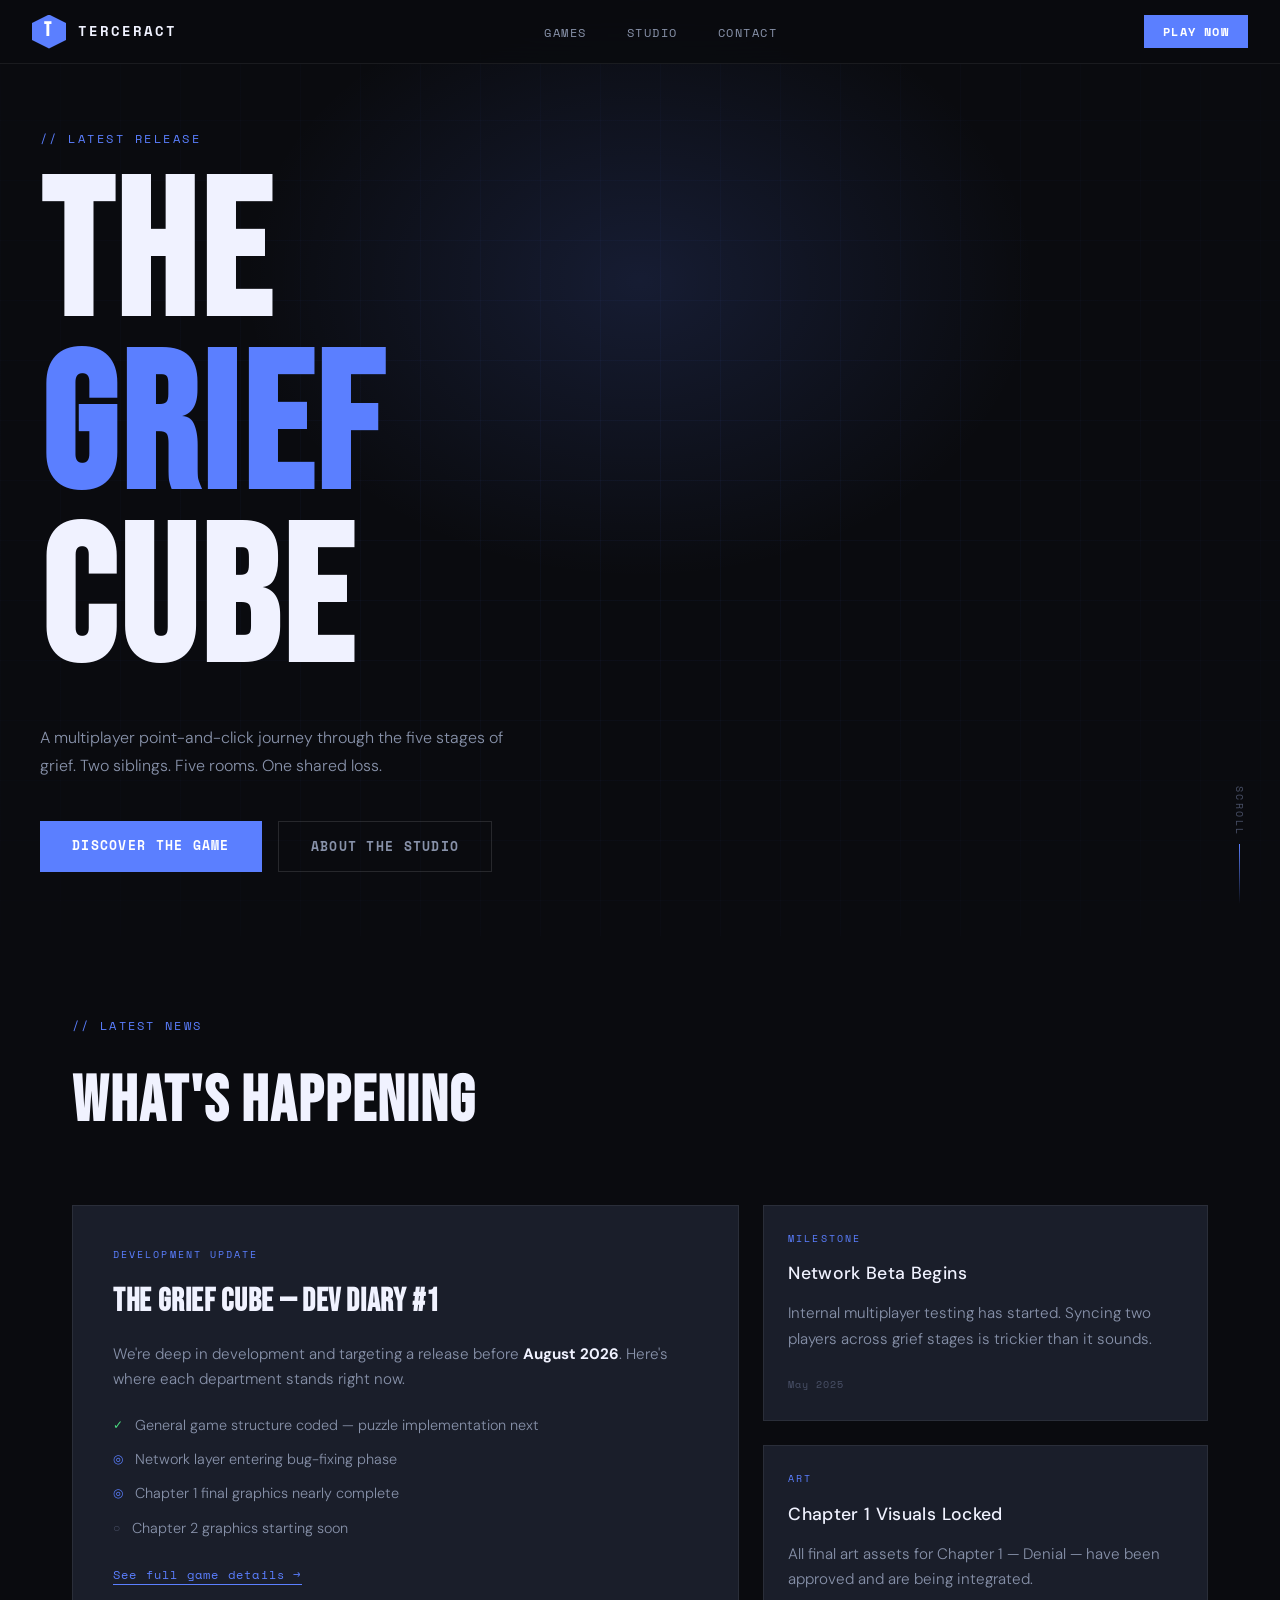
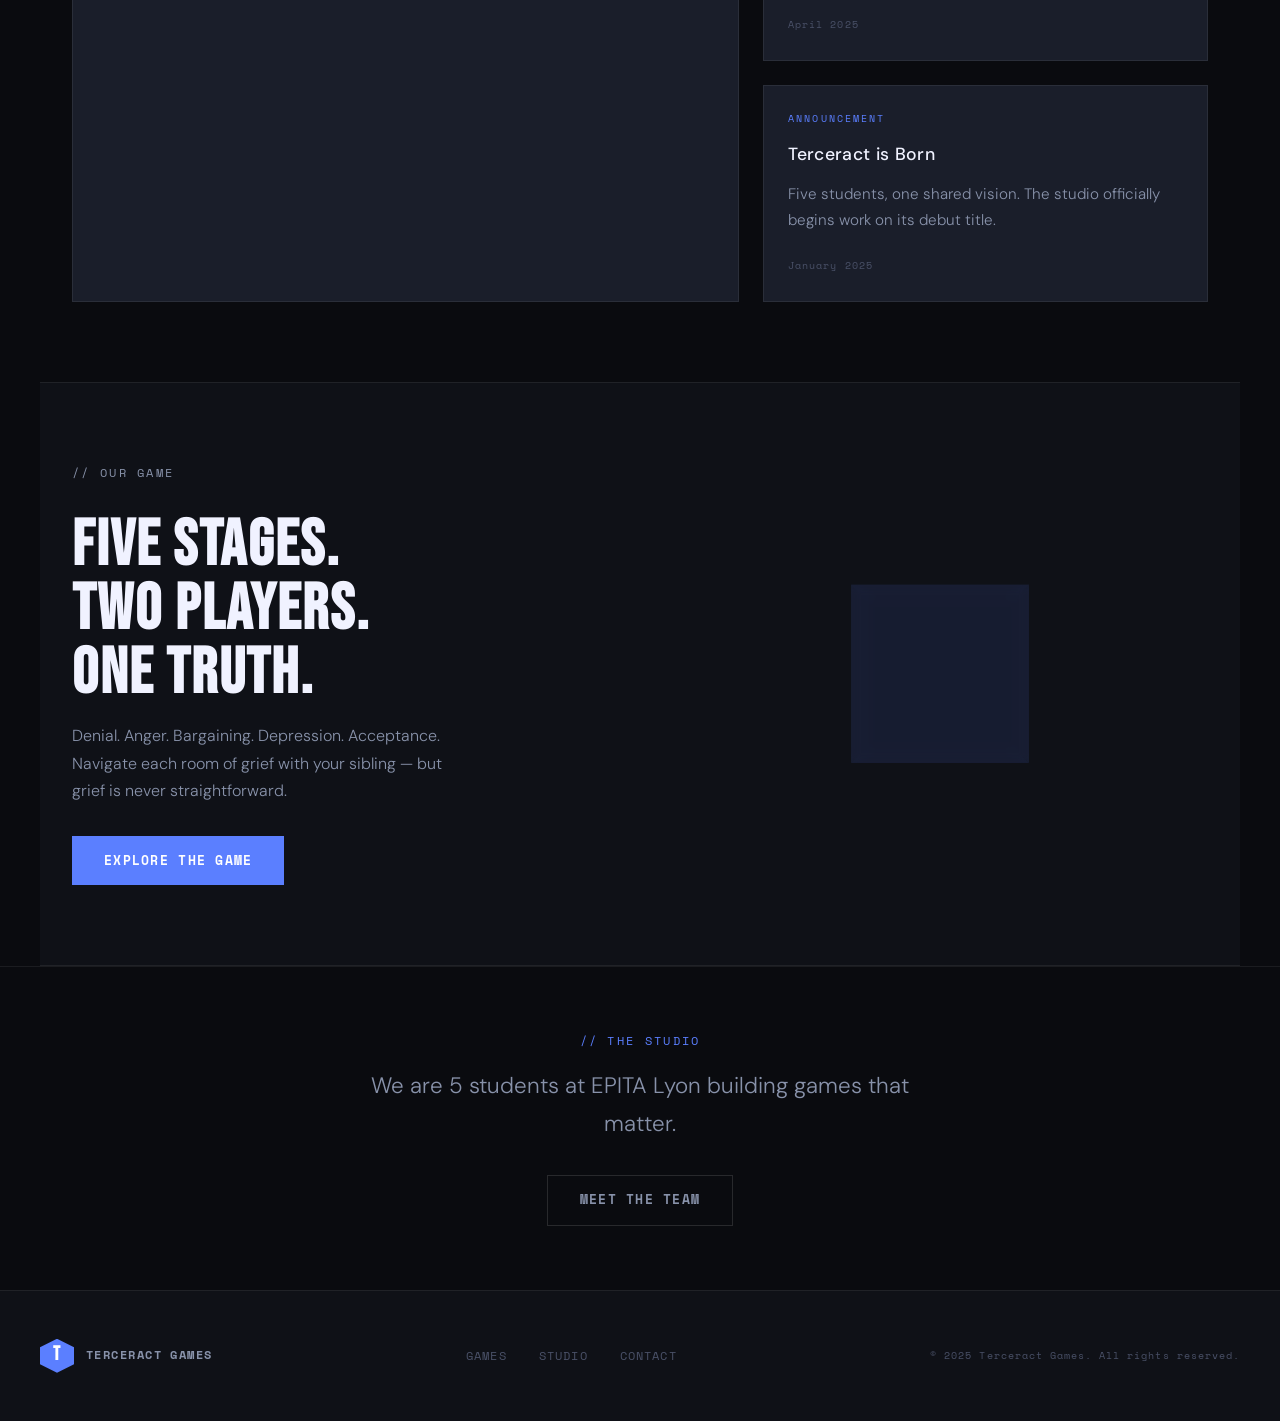
==== index.html @ e37de094 "Website_v1.0" ====
<!DOCTYPE html>
<html lang="en">
<head>
    <meta charset="UTF-8">
    <meta name="viewport" content="width=device-width, initial-scale=1.0">
    <title>Terceract Games — Indie Game Studio</title>
    <link rel="stylesheet" href="style.css">
    <link rel="preconnect" href="https://fonts.googleapis.com">
    <link href="https://fonts.googleapis.com/css2?family=Bebas+Neue&family=DM+Sans:ital,wght@0,300;0,400;0,500;1,300&family=Space+Mono:wght@400;700&display=swap" rel="stylesheet">
</head>
<body>

    <!-- NAV -->
    <nav class="nav">
        <a href="index.html" class="nav-logo">
            <div class="logo-mark">T</div>
            <span>TERCERACT</span>
        </a>
        <ul class="nav-links">
            <li><a href="games.html">Games</a></li>
            <li><a href="studio.html">Studio</a></li>
            <li><a href="contact.html">Contact</a></li>
        </ul>
        <button class="nav-cta" onclick="location.href='games.html'">Play Now</button>
    </nav>

    <!-- HERO -->
    <section class="hero">
        <div class="hero-bg">
            <div class="hero-grid"></div>
            <div class="hero-glow"></div>
        </div>
        <div class="hero-content">
            <p class="hero-label">// LATEST RELEASE</p>
            <h1 class="hero-title">THE<br><em>GRIEF</em><br>CUBE</h1>
            <p class="hero-desc">A multiplayer point-and-click journey through the five stages of grief. Two siblings. Five rooms. One shared loss.</p>
            <div class="hero-actions">
                <a href="games.html" class="btn-primary">Discover the Game</a>
                <a href="studio.html" class="btn-ghost">About the Studio</a>
            </div>
        </div>
        <div class="hero-scroll">
            <span>SCROLL</span>
            <div class="scroll-line"></div>
        </div>
    </section>

    <!-- NEWS -->
    <section class="section news-section">
        <div class="section-header">
            <p class="section-label">// LATEST NEWS</p>
            <h2 class="section-title">What's Happening</h2>
        </div>
        <div class="news-grid">
            <article class="news-card news-card--featured">
                <div class="news-tag">Development Update</div>
                <h3>The Grief Cube — Dev Diary #1</h3>
                <p>We're deep in development and targeting a release before <strong>August 2026</strong>. Here's where each department stands right now.</p>
                <ul class="news-list">
                    <li><span class="status status--done">✓</span> General game structure coded — puzzle implementation next</li>
                    <li><span class="status status--progress">◎</span> Network layer entering bug-fixing phase</li>
                    <li><span class="status status--progress">◎</span> Chapter 1 final graphics nearly complete</li>
                    <li><span class="status status--todo">○</span> Chapter 2 graphics starting soon</li>
                </ul>
                <a href="games.html" class="card-link">See full game details →</a>
            </article>
            <div class="news-side">
                <article class="news-card news-card--small">
                    <div class="news-tag">Milestone</div>
                    <h3>Network Beta Begins</h3>
                    <p>Internal multiplayer testing has started. Syncing two players across grief stages is trickier than it sounds.</p>
                    <span class="news-date">May 2025</span>
                </article>
                <article class="news-card news-card--small">
                    <div class="news-tag">Art</div>
                    <h3>Chapter 1 Visuals Locked</h3>
                    <p>All final art assets for Chapter 1 — Denial — have been approved and are being integrated.</p>
                    <span class="news-date">April 2025</span>
                </article>
                <article class="news-card news-card--small">
                    <div class="news-tag">Announcement</div>
                    <h3>Terceract is Born</h3>
                    <p>Five students, one shared vision. The studio officially begins work on its debut title.</p>
                    <span class="news-date">January 2025</span>
                </article>
            </div>
        </div>
    </section>

    <!-- GAME PREVIEW -->
    <section class="section game-preview">
        <div class="game-preview-inner">
            <div class="game-preview-text">
                <p class="section-label">// OUR GAME</p>
                <h2>Five Stages.<br>Two Players.<br>One Truth.</h2>
                <p>Denial. Anger. Bargaining. Depression. Acceptance. Navigate each room of grief with your sibling — but grief is never straightforward.</p>
                <a href="games.html" class="btn-primary">Explore the Game</a>
            </div>
            <div class="game-preview-visual">
                <div class="cube-wrapper">
                    <div class="cube">
                        <div class="cube-face cube-face--front">DENIAL</div>
                        <div class="cube-face cube-face--back">ANGER</div>
                        <div class="cube-face cube-face--right">BARGAINING</div>
                        <div class="cube-face cube-face--left">DEPRESSION</div>
                        <div class="cube-face cube-face--top">ACCEPTANCE</div>
                        <div class="cube-face cube-face--bottom">GRIEF</div>
                    </div>
                </div>
            </div>
        </div>
    </section>

    <!-- STUDIO STRIP -->
    <section class="studio-strip">
        <div class="strip-content">
            <p class="section-label">// THE STUDIO</p>
            <p class="strip-text">We are 5 students at EPITA Lyon building games that matter.</p>
            <a href="studio.html" class="btn-ghost">Meet the Team</a>
        </div>
    </section>

    <!-- FOOTER -->
    <footer class="footer">
        <div class="footer-inner">
            <div class="footer-brand">
                <div class="logo-mark">T</div>
                <span>TERCERACT GAMES</span>
            </div>
            <nav class="footer-nav">
                <a href="games.html">Games</a>
                <a href="studio.html">Studio</a>
                <a href="contact.html">Contact</a>
            </nav>
            <p class="footer-copy">© 2025 Terceract Games. All rights reserved.</p>
        </div>
    </footer>

</body>
</html>
---- style.css ----
/* ============================================
   TERCERACT GAMES — STYLESHEET
   Dark cinematic indie game studio aesthetic
   ============================================ */

@import url('https://fonts.googleapis.com/css2?family=Bebas+Neue&family=DM+Sans:ital,wght@0,300;0,400;0,500;1,300&family=Space+Mono:wght@400;700&display=swap');

/* ============ DESIGN TOKENS ============ */
:root {
    /* Colors */
    --bg:          #0a0b0f;
    --bg-2:        #0f1117;
    --bg-3:        #141720;
    --surface:     #1a1e2a;
    --surface-2:   #222735;
    --border:      rgba(255,255,255,0.07);
    --border-2:    rgba(255,255,255,0.12);

    --accent:      #5b7fff;       /* Electric blue */
    --accent-2:    #a78bfa;       /* Violet */
    --accent-warm: #ff7b54;       /* Coral — for highlights */

    --text-primary:   #f0f2ff;
    --text-secondary: #8892aa;
    --text-muted:     #4a5168;

    /* Typography */
    --font-display: 'Bebas Neue', sans-serif;
    --font-body:    'DM Sans', sans-serif;
    --font-mono:    'Space Mono', monospace;

    /* Spacing */
    --section-pad: 5rem 2rem;
    --max-width:   1200px;

    /* Transitions */
    --ease: cubic-bezier(0.25, 0.46, 0.45, 0.94);
}

/* ============ RESET ============ */
*, *::before, *::after {
    margin: 0; padding: 0;
    box-sizing: border-box;
}

html {
    scroll-behavior: smooth;
}

body {
    background-color: var(--bg);
    color: var(--text-primary);
    font-family: var(--font-body);
    font-weight: 300;
    line-height: 1.7;
    overflow-x: hidden;
}

img { display: block; max-width: 100%; }
a { color: inherit; text-decoration: none; }

/* ============ NAV ============ */
.nav {
    position: fixed;
    top: 0; left: 0; right: 0;
    z-index: 100;
    display: flex;
    align-items: center;
    justify-content: space-between;
    padding: 0 2rem;
    height: 64px;
    background: rgba(10, 11, 15, 0.85);
    backdrop-filter: blur(16px);
    -webkit-backdrop-filter: blur(16px);
    border-bottom: 1px solid var(--border);
}

.nav-logo {
    display: flex;
    align-items: center;
    gap: 0.75rem;
    font-family: var(--font-mono);
    font-size: 0.85rem;
    font-weight: 700;
    letter-spacing: 0.15em;
    color: var(--text-primary);
    transition: opacity 0.2s;
}
.nav-logo:hover { opacity: 0.75; }

.logo-mark {
    width: 34px; height: 34px;
    background: var(--accent);
    color: white;
    display: flex; align-items: center; justify-content: center;
    font-family: var(--font-display);
    font-size: 1.2rem;
    clip-path: polygon(50% 0%, 100% 25%, 100% 75%, 50% 100%, 0% 75%, 0% 25%);
}

.nav-links {
    display: flex;
    list-style: none;
    gap: 2.5rem;
}

.nav-links a {
    font-family: var(--font-mono);
    font-size: 0.78rem;
    letter-spacing: 0.12em;
    text-transform: uppercase;
    color: var(--text-secondary);
    transition: color 0.2s;
    padding-bottom: 2px;
    border-bottom: 1px solid transparent;
}
.nav-links a:hover,
.nav-links a.active {
    color: var(--text-primary);
    border-bottom-color: var(--accent);
}

.nav-cta {
    background: var(--accent);
    color: white;
    border: none;
    padding: 0.5rem 1.2rem;
    font-family: var(--font-mono);
    font-size: 0.75rem;
    font-weight: 700;
    letter-spacing: 0.1em;
    text-transform: uppercase;
    cursor: pointer;
    transition: background 0.2s, transform 0.15s;
}
.nav-cta:hover {
    background: #7a94ff;
    transform: translateY(-1px);
}

/* ============ HERO (Homepage) ============ */
.hero {
    min-height: 100vh;
    display: flex;
    align-items: center;
    position: relative;
    overflow: hidden;
    padding: 8rem 2rem 4rem;
}

.hero-bg {
    position: absolute;
    inset: 0;
    z-index: 0;
}

.hero-grid {
    position: absolute;
    inset: 0;
    background-image:
        linear-gradient(rgba(91,127,255,0.05) 1px, transparent 1px),
        linear-gradient(90deg, rgba(91,127,255,0.05) 1px, transparent 1px);
    background-size: 60px 60px;
    mask-image: radial-gradient(ellipse 80% 80% at 50% 50%, black, transparent);
}

.hero-glow {
    position: absolute;
    top: 30%; left: 50%;
    transform: translate(-50%, -50%);
    width: 800px; height: 600px;
    background: radial-gradient(ellipse, rgba(91,127,255,0.15) 0%, transparent 70%);
    pointer-events: none;
}

.hero-content {
    position: relative;
    z-index: 1;
    max-width: var(--max-width);
    margin: 0 auto;
    width: 100%;
}

.hero-label {
    font-family: var(--font-mono);
    font-size: 0.78rem;
    color: var(--accent);
    letter-spacing: 0.2em;
    margin-bottom: 1.5rem;
    animation: fadeUp 0.8s var(--ease) 0.1s both;
}

.hero-title {
    font-family: var(--font-display);
    font-size: clamp(5rem, 15vw, 12rem);
    line-height: 0.9;
    letter-spacing: 0.02em;
    color: var(--text-primary);
    animation: fadeUp 0.8s var(--ease) 0.2s both;
}

.hero-title em {
    font-style: normal;
    color: var(--accent);
}

.hero-desc {
    max-width: 480px;
    margin-top: 2rem;
    color: var(--text-secondary);
    font-size: 1rem;
    line-height: 1.8;
    animation: fadeUp 0.8s var(--ease) 0.35s both;
}

.hero-actions {
    display: flex;
    gap: 1rem;
    margin-top: 2.5rem;
    flex-wrap: wrap;
    animation: fadeUp 0.8s var(--ease) 0.45s both;
}

.hero-scroll {
    position: absolute;
    bottom: 2rem; right: 2rem;
    display: flex;
    flex-direction: column;
    align-items: center;
    gap: 0.5rem;
    z-index: 1;
}

.hero-scroll span {
    font-family: var(--font-mono);
    font-size: 0.6rem;
    letter-spacing: 0.25em;
    color: var(--text-muted);
    writing-mode: vertical-lr;
}

.scroll-line {
    width: 1px; height: 60px;
    background: linear-gradient(to bottom, var(--accent), transparent);
    animation: scrollPulse 2s ease-in-out infinite;
}

/* ============ PAGE HERO (Inner pages) ============ */
.page-hero {
    min-height: 35vh;
    display: flex;
    align-items: flex-end;
    position: relative;
    overflow: hidden;
    padding: 8rem 2rem 3rem;
}

.page-hero-content {
    position: relative;
    z-index: 1;
    max-width: var(--max-width);
    margin: 0 auto;
    width: 100%;
}

.page-title {
    font-family: var(--font-display);
    font-size: clamp(3.5rem, 10vw, 7rem);
    line-height: 1;
    letter-spacing: 0.03em;
    color: var(--text-primary);
    animation: fadeUp 0.6s var(--ease) both;
}

/* ============ BUTTONS ============ */
.btn-primary {
    display: inline-block;
    background: var(--accent);
    color: white;
    padding: 0.85rem 2rem;
    font-family: var(--font-mono);
    font-size: 0.8rem;
    font-weight: 700;
    letter-spacing: 0.1em;
    text-transform: uppercase;
    transition: background 0.2s, transform 0.15s, box-shadow 0.2s;
}
.btn-primary:hover {
    background: #7a94ff;
    transform: translateY(-2px);
    box-shadow: 0 8px 32px rgba(91,127,255,0.3);
}

.btn-ghost {
    display: inline-block;
    color: var(--text-secondary);
    padding: 0.85rem 2rem;
    font-family: var(--font-mono);
    font-size: 0.8rem;
    font-weight: 700;
    letter-spacing: 0.1em;
    text-transform: uppercase;
    border: 1px solid var(--border-2);
    transition: color 0.2s, border-color 0.2s, transform 0.15s;
}
.btn-ghost:hover {
    color: var(--text-primary);
    border-color: var(--accent);
    transform: translateY(-2px);
}

.btn-full { width: 100%; text-align: center; }

/* ============ SECTION ============ */
.section {
    padding: var(--section-pad);
    max-width: var(--max-width);
    margin: 0 auto;
}

.section-label {
    font-family: var(--font-mono);
    font-size: 0.72rem;
    letter-spacing: 0.2em;
    color: var(--accent);
    margin-bottom: 0.75rem;
}

.section-header {
    margin-bottom: 3rem;
}

.section-title {
    font-family: var(--font-display);
    font-size: clamp(2.5rem, 6vw, 4rem);
    letter-spacing: 0.03em;
    color: var(--text-primary);
}

/* ============ NEWS SECTION ============ */
.news-section { padding: 5rem 2rem; max-width: var(--max-width); margin: 0 auto; }

.news-grid {
    display: grid;
    grid-template-columns: 1.5fr 1fr;
    gap: 1.5rem;
}

.news-card {
    background: var(--surface);
    border: 1px solid var(--border);
    padding: 2rem;
    transition: border-color 0.2s, transform 0.2s;
}
.news-card:hover {
    border-color: var(--border-2);
    transform: translateY(-2px);
}

.news-card--featured {
    padding: 2.5rem;
}

.news-card--small {
    padding: 1.5rem;
}

.news-tag {
    font-family: var(--font-mono);
    font-size: 0.65rem;
    letter-spacing: 0.2em;
    text-transform: uppercase;
    color: var(--accent);
    margin-bottom: 0.75rem;
}

.news-card h3 {
    font-family: var(--font-display);
    font-size: clamp(1.4rem, 3vw, 2rem);
    letter-spacing: 0.02em;
    margin-bottom: 0.75rem;
    color: var(--text-primary);
}

.news-card--small h3 {
    font-size: 1.1rem;
    font-family: var(--font-body);
    font-weight: 500;
}

.news-card p {
    color: var(--text-secondary);
    font-size: 0.95rem;
    margin-bottom: 1rem;
}

.news-card p strong { color: var(--text-primary); }

.news-list {
    list-style: none;
    margin: 1.25rem 0;
    display: flex;
    flex-direction: column;
    gap: 0.6rem;
}

.news-list li {
    display: flex;
    align-items: flex-start;
    gap: 0.75rem;
    color: var(--text-secondary);
    font-size: 0.9rem;
}

.status {
    font-family: var(--font-mono);
    font-size: 0.75rem;
    flex-shrink: 0;
    margin-top: 2px;
}
.status--done { color: #4ade80; }
.status--progress { color: var(--accent); }
.status--todo { color: var(--text-muted); }

.card-link {
    font-family: var(--font-mono);
    font-size: 0.75rem;
    letter-spacing: 0.1em;
    color: var(--accent);
    transition: color 0.2s;
    border-bottom: 1px solid var(--accent);
    padding-bottom: 1px;
}
.card-link:hover { color: #a0b4ff; }

.news-side {
    display: flex;
    flex-direction: column;
    gap: 1.5rem;
}

.news-date {
    font-family: var(--font-mono);
    font-size: 0.65rem;
    color: var(--text-muted);
    letter-spacing: 0.1em;
}

/* ============ GAME PREVIEW ============ */
.game-preview {
    padding: 5rem 2rem;
    background: var(--bg-2);
    border-top: 1px solid var(--border);
    border-bottom: 1px solid var(--border);
}

.game-preview-inner {
    max-width: var(--max-width);
    margin: 0 auto;
    display: grid;
    grid-template-columns: 1fr 1fr;
    gap: 4rem;
    align-items: center;
}

.game-preview-text h2 {
    font-family: var(--font-display);
    font-size: clamp(2.5rem, 5vw, 4.5rem);
    line-height: 1;
    letter-spacing: 0.03em;
    margin: 1rem 0;
    color: var(--text-primary);
}

.game-preview-text p {
    color: var(--text-secondary);
    margin-bottom: 2rem;
    max-width: 400px;
}

/* ROTATING CUBE */
.cube-wrapper {
    display: flex;
    align-items: center;
    justify-content: center;
    perspective: 800px;
    height: 300px;
}

.cube {
    width: 160px; height: 160px;
    position: relative;
    transform-style: preserve-3d;
    animation: rotateCube 12s linear infinite;
}

.cube-face {
    position: absolute;
    width: 160px; height: 160px;
    display: flex;
    align-items: center;
    justify-content: center;
    font-family: var(--font-display);
    font-size: 1rem;
    letter-spacing: 0.1em;
    border: 1px solid rgba(91,127,255,0.3);
    background: rgba(91,127,255,0.06);
    color: var(--accent);
    backdrop-filter: blur(4px);
}

.cube-face--front  { transform: translateZ(80px); }
.cube-face--back   { transform: rotateY(180deg) translateZ(80px); }
.cube-face--right  { transform: rotateY(90deg) translateZ(80px); }
.cube-face--left   { transform: rotateY(-90deg) translateZ(80px); }
.cube-face--top    { transform: rotateX(90deg) translateZ(80px); }
.cube-face--bottom { transform: rotateX(-90deg) translateZ(80px); }

/* ============ STUDIO STRIP ============ */
.studio-strip {
    padding: 4rem 2rem;
    text-align: center;
    border-top: 1px solid var(--border);
}

.strip-content {
    max-width: 600px;
    margin: 0 auto;
}

.strip-content .strip-text {
    font-size: 1.4rem;
    color: var(--text-secondary);
    margin: 1rem 0 2rem;
    font-weight: 300;
}

/* ============ GAME DETAIL (games.html) ============ */
.game-detail { max-width: 960px; }

.game-detail-header { margin-bottom: 3rem; }

.game-status-badge {
    display: inline-block;
    font-family: var(--font-mono);
    font-size: 0.7rem;
    letter-spacing: 0.15em;
    text-transform: uppercase;
    color: var(--accent-warm);
    border: 1px solid var(--accent-warm);
    padding: 0.3rem 0.75rem;
    margin-bottom: 1rem;
}

.game-title-large {
    font-family: var(--font-display);
    font-size: clamp(3rem, 8vw, 6rem);
    letter-spacing: 0.03em;
    line-height: 1;
    color: var(--text-primary);
    margin-bottom: 1.5rem;
}

.game-tags {
    display: flex;
    gap: 0.5rem;
    flex-wrap: wrap;
}

.tag {
    font-family: var(--font-mono);
    font-size: 0.68rem;
    letter-spacing: 0.1em;
    text-transform: uppercase;
    color: var(--text-muted);
    background: var(--surface);
    border: 1px solid var(--border);
    padding: 0.3rem 0.7rem;
}

.game-detail-body {
    display: grid;
    grid-template-columns: 1.5fr 1fr;
    gap: 3rem;
    padding: 2.5rem 0;
    border-top: 1px solid var(--border);
    border-bottom: 1px solid var(--border);
    margin-bottom: 3rem;
}

.game-description .lead {
    font-size: 1.15rem;
    color: var(--text-primary);
    font-weight: 400;
    margin-bottom: 1.25rem;
    line-height: 1.7;
}

.game-description p {
    color: var(--text-secondary);
    margin-bottom: 1rem;
}

.game-meta { display: flex; flex-direction: column; gap: 1.25rem; }

.meta-item { display: flex; flex-direction: column; gap: 0.2rem; }

.meta-label {
    font-family: var(--font-mono);
    font-size: 0.65rem;
    letter-spacing: 0.15em;
    text-transform: uppercase;
    color: var(--text-muted);
}

.meta-value {
    font-size: 0.95rem;
    color: var(--text-primary);
}

.stages-section, .screenshots-section {
    margin-bottom: 4rem;
}

.stages-section h3, .screenshots-section h3 {
    font-family: var(--font-display);
    font-size: 2rem;
    letter-spacing: 0.05em;
    margin-bottom: 2rem;
    color: var(--text-primary);
}

.stages-grid {
    display: grid;
    grid-template-columns: repeat(5, 1fr);
    gap: 1px;
    background: var(--border);
}

.stage-card {
    background: var(--surface);
    padding: 1.5rem 1rem;
    transition: background 0.2s;
}
.stage-card:hover { background: var(--surface-2); }

.stage-number {
    font-family: var(--font-mono);
    font-size: 0.65rem;
    color: var(--accent);
    letter-spacing: 0.15em;
    display: block;
    margin-bottom: 0.75rem;
}

.stage-card h4 {
    font-family: var(--font-display);
    font-size: 1.2rem;
    letter-spacing: 0.05em;
    margin-bottom: 0.5rem;
    color: var(--text-primary);
}

.stage-card p {
    font-size: 0.82rem;
    color: var(--text-secondary);
    line-height: 1.5;
}

.screenshots-grid {
    display: grid;
    grid-template-columns: repeat(3, 1fr);
    gap: 1rem;
}

.screenshot-placeholder {
    aspect-ratio: 16/9;
    background: var(--surface);
    border: 1px dashed var(--border-2);
    display: flex;
    align-items: center;
    justify-content: center;
    color: var(--text-muted);
    font-size: 0.75rem;
    font-family: var(--font-mono);
    letter-spacing: 0.1em;
}

.coming-soon-strip {
    padding: 3rem 2rem;
    text-align: center;
    background: var(--bg-2);
    border-top: 1px solid var(--border);
    color: var(--text-muted);
    font-family: var(--font-mono);
    font-size: 0.8rem;
    letter-spacing: 0.15em;
    text-transform: uppercase;
}

/* ============ STUDIO PAGE ============ */
.manifesto {
    margin-bottom: 5rem;
    padding: 3rem 0;
    border-top: 1px solid var(--border);
    border-bottom: 1px solid var(--border);
}

.manifesto blockquote {
    font-size: clamp(1.2rem, 3vw, 2rem);
    font-style: italic;
    font-weight: 300;
    color: var(--text-secondary);
    max-width: 800px;
    line-height: 1.6;
    padding-left: 2rem;
    border-left: 3px solid var(--accent);
}

.about-grid {
    display: grid;
    grid-template-columns: 1.5fr 1fr;
    gap: 4rem;
    align-items: start;
    margin-bottom: 5rem;
}

.about-text h2 {
    font-family: var(--font-display);
    font-size: clamp(2rem, 5vw, 3.5rem);
    letter-spacing: 0.03em;
    margin: 0.75rem 0 1.5rem;
    color: var(--text-primary);
}

.about-text p {
    color: var(--text-secondary);
    margin-bottom: 1rem;
}

.about-stats {
    display: flex;
    flex-direction: column;
    gap: 2rem;
    padding: 2.5rem;
    background: var(--surface);
    border: 1px solid var(--border);
}

.stat-item { text-align: center; }

.stat-number {
    display: block;
    font-family: var(--font-display);
    font-size: 4rem;
    color: var(--accent);
    line-height: 1;
}

.stat-label {
    font-family: var(--font-mono);
    font-size: 0.7rem;
    letter-spacing: 0.15em;
    text-transform: uppercase;
    color: var(--text-muted);
}

.team-section, .values-section {
    margin-bottom: 5rem;
}

.team-section h2, .values-section h2 {
    font-family: var(--font-display);
    font-size: clamp(2rem, 5vw, 3rem);
    letter-spacing: 0.03em;
    margin: 0.75rem 0 2.5rem;
    color: var(--text-primary);
}

.team-grid {
    display: grid;
    grid-template-columns: repeat(auto-fill, minmax(200px, 1fr));
    gap: 1.5rem;
}

.team-card {
    background: var(--surface);
    border: 1px solid var(--border);
    padding: 1.75rem;
    transition: border-color 0.2s, transform 0.2s;
}
.team-card:hover {
    border-color: var(--accent);
    transform: translateY(-3px);
}

.team-avatar {
    width: 60px; height: 60px;
    background: var(--surface-2);
    border: 1px dashed var(--border-2);
    margin-bottom: 1rem;
    display: flex;
    align-items: center;
    justify-content: center;
    color: var(--text-muted);
    font-size: 0.7rem;
    font-family: var(--font-mono);
    /* Replace border with a real image/avatar */
}

.team-name {
    font-weight: 500;
    font-size: 1rem;
    margin-bottom: 0.25rem;
    color: var(--text-primary);
}

.team-role {
    font-family: var(--font-mono);
    font-size: 0.65rem;
    letter-spacing: 0.1em;
    color: var(--accent);
    text-transform: uppercase;
    margin-bottom: 0.75rem;
}

.team-bio {
    font-size: 0.85rem;
    color: var(--text-secondary);
    line-height: 1.6;
}

.values-grid {
    display: grid;
    grid-template-columns: repeat(3, 1fr);
    gap: 1.5rem;
}

.value-card {
    padding: 2rem;
    border: 1px solid var(--border);
    background: var(--bg-2);
    transition: border-color 0.2s;
}
.value-card:hover { border-color: var(--accent); }

.value-icon {
    display: block;
    font-size: 1.5rem;
    color: var(--accent);
    margin-bottom: 1rem;
}

.value-card h4 {
    font-weight: 500;
    font-size: 1rem;
    margin-bottom: 0.5rem;
    color: var(--text-primary);
}

.value-card p {
    font-size: 0.875rem;
    color: var(--text-secondary);
    line-height: 1.6;
}

/* ============ CONTACT PAGE ============ */
.contact-layout {
    display: grid;
    grid-template-columns: 1fr 1.2fr;
    gap: 5rem;
    align-items: start;
}

.contact-info h2 {
    font-family: var(--font-display);
    font-size: clamp(2rem, 5vw, 3.5rem);
    letter-spacing: 0.03em;
    margin: 0.75rem 0 1.25rem;
    color: var(--text-primary);
}

.contact-info > p {
    color: var(--text-secondary);
    margin-bottom: 2.5rem;
    max-width: 380px;
}

.contact-details {
    display: flex;
    flex-direction: column;
    gap: 1.5rem;
    margin-bottom: 3rem;
    padding-top: 1.5rem;
    border-top: 1px solid var(--border);
}

.contact-item {
    display: flex;
    gap: 1rem;
    align-items: flex-start;
}

.contact-icon {
    font-size: 1.1rem;
    color: var(--accent);
    margin-top: 2px;
    flex-shrink: 0;
}

.contact-label {
    display: block;
    font-family: var(--font-mono);
    font-size: 0.65rem;
    letter-spacing: 0.15em;
    text-transform: uppercase;
    color: var(--text-muted);
    margin-bottom: 0.25rem;
}

.contact-value {
    font-size: 0.9rem;
    color: var(--text-primary);
    line-height: 1.5;
}

a.contact-value {
    border-bottom: 1px solid var(--border-2);
    transition: color 0.2s, border-color 0.2s;
}
a.contact-value:hover {
    color: var(--accent);
    border-bottom-color: var(--accent);
}

.social-links { padding-top: 1.5rem; border-top: 1px solid var(--border); }

.social-row {
    display: flex;
    flex-wrap: wrap;
    gap: 0.75rem;
    margin-top: 0.75rem;
}

.social-link {
    font-family: var(--font-mono);
    font-size: 0.7rem;
    letter-spacing: 0.1em;
    text-transform: uppercase;
    color: var(--text-muted);
    border: 1px solid var(--border);
    padding: 0.4rem 0.9rem;
    transition: color 0.2s, border-color 0.2s;
}
.social-link:hover {
    color: var(--text-primary);
    border-color: var(--accent);
}

/* CONTACT FORM */
.contact-form-wrapper {
    position: sticky;
    top: 80px;
}

.contact-form {
    background: var(--surface);
    border: 1px solid var(--border);
    padding: 2.5rem;
}

.contact-form h3 {
    font-family: var(--font-display);
    font-size: 1.8rem;
    letter-spacing: 0.05em;
    margin-bottom: 2rem;
    color: var(--text-primary);
}

.form-group {
    display: flex;
    flex-direction: column;
    gap: 0.4rem;
    margin-bottom: 1.25rem;
}

.form-group label {
    font-family: var(--font-mono);
    font-size: 0.68rem;
    letter-spacing: 0.15em;
    text-transform: uppercase;
    color: var(--text-muted);
}

.form-group input,
.form-group select,
.form-group textarea {
    background: var(--bg);
    border: 1px solid var(--border-2);
    color: var(--text-primary);
    padding: 0.75rem 1rem;
    font-family: var(--font-body);
    font-size: 0.9rem;
    font-weight: 300;
    outline: none;
    transition: border-color 0.2s;
    -webkit-appearance: none;
}

.form-group input:focus,
.form-group select:focus,
.form-group textarea:focus {
    border-color: var(--accent);
}

.form-group input::placeholder,
.form-group textarea::placeholder {
    color: var(--text-muted);
}

.form-group select option {
    background: var(--bg-2);
    color: var(--text-primary);
}

.form-group textarea { resize: vertical; }

.form-note {
    margin-top: 1rem;
    font-size: 0.75rem;
    color: var(--text-muted);
    font-family: var(--font-mono);
    line-height: 1.5;
}

/* ============ FOOTER ============ */
.footer {
    background: var(--bg-2);
    border-top: 1px solid var(--border);
    padding: 3rem 2rem;
}

.footer-inner {
    max-width: var(--max-width);
    margin: 0 auto;
    display: flex;
    align-items: center;
    justify-content: space-between;
    flex-wrap: wrap;
    gap: 1.5rem;
}

.footer-brand {
    display: flex;
    align-items: center;
    gap: 0.75rem;
    font-family: var(--font-mono);
    font-size: 0.75rem;
    font-weight: 700;
    letter-spacing: 0.12em;
    color: var(--text-secondary);
}

.footer-nav {
    display: flex;
    gap: 2rem;
}

.footer-nav a {
    font-family: var(--font-mono);
    font-size: 0.72rem;
    letter-spacing: 0.1em;
    text-transform: uppercase;
    color: var(--text-muted);
    transition: color 0.2s;
}
.footer-nav a:hover { color: var(--text-primary); }

.footer-copy {
    font-family: var(--font-mono);
    font-size: 0.65rem;
    color: var(--text-muted);
    letter-spacing: 0.1em;
}

/* ============ ANIMATIONS ============ */
@keyframes fadeUp {
    from { opacity: 0; transform: translateY(24px); }
    to   { opacity: 1; transform: translateY(0); }
}

@keyframes scrollPulse {
    0%, 100% { opacity: 0.3; transform: scaleY(1); }
    50%       { opacity: 1;   transform: scaleY(1.15); }
}

@keyframes rotateCube {
    from { transform: rotateX(15deg) rotateY(0deg); }
    to   { transform: rotateX(15deg) rotateY(360deg); }
}

/* ============ RESPONSIVE ============ */
@media (max-width: 900px) {
    .news-grid { grid-template-columns: 1fr; }
    .game-preview-inner { grid-template-columns: 1fr; }
    .about-grid { grid-template-columns: 1fr; }
    .contact-layout { grid-template-columns: 1fr; }
    .contact-form-wrapper { position: static; }
    .stages-grid { grid-template-columns: repeat(2, 1fr); }
    .values-grid { grid-template-columns: 1fr; }
    .game-detail-body { grid-template-columns: 1fr; }
}

@media (max-width: 640px) {
    .nav-links { display: none; }
    .nav-cta { display: none; }
    .stages-grid { grid-template-columns: 1fr; }
    .screenshots-grid { grid-template-columns: 1fr; }
    .footer-inner { flex-direction: column; text-align: center; }
    :root { --section-pad: 3rem 1.25rem; }
}
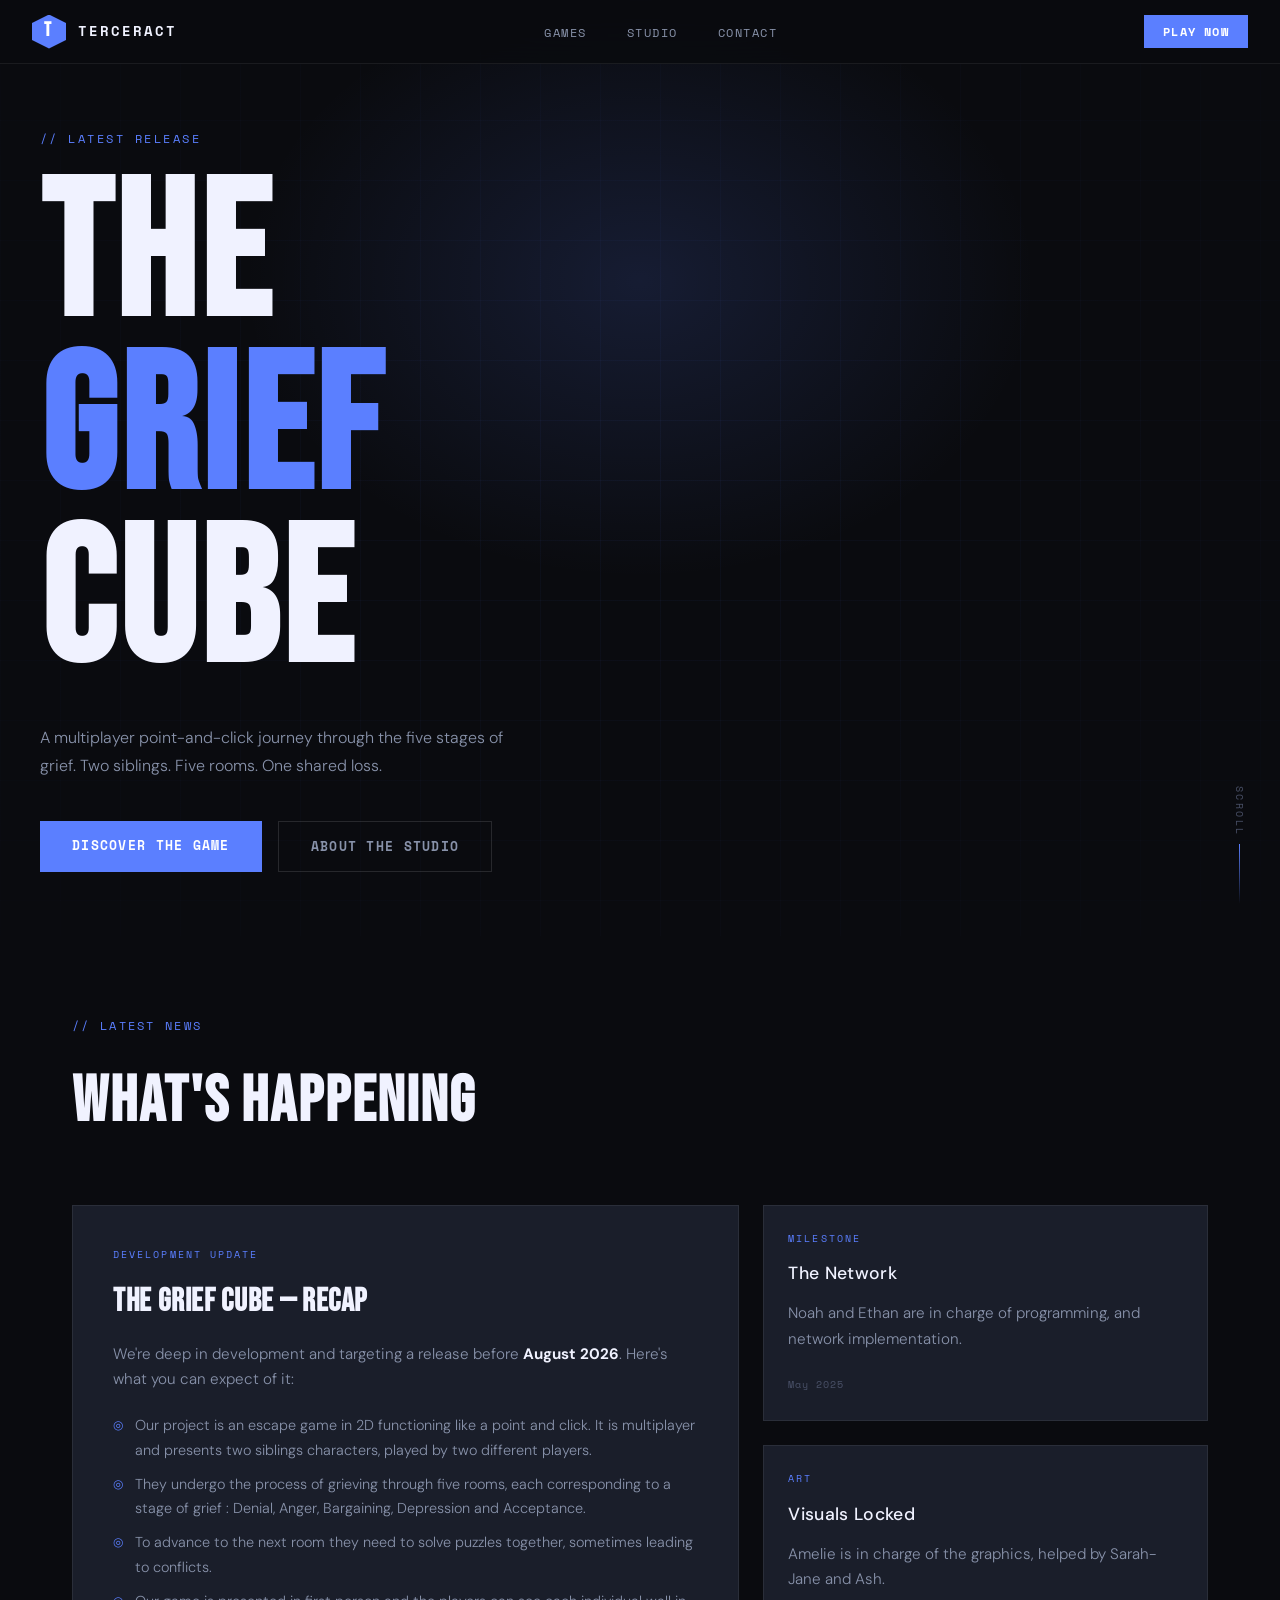
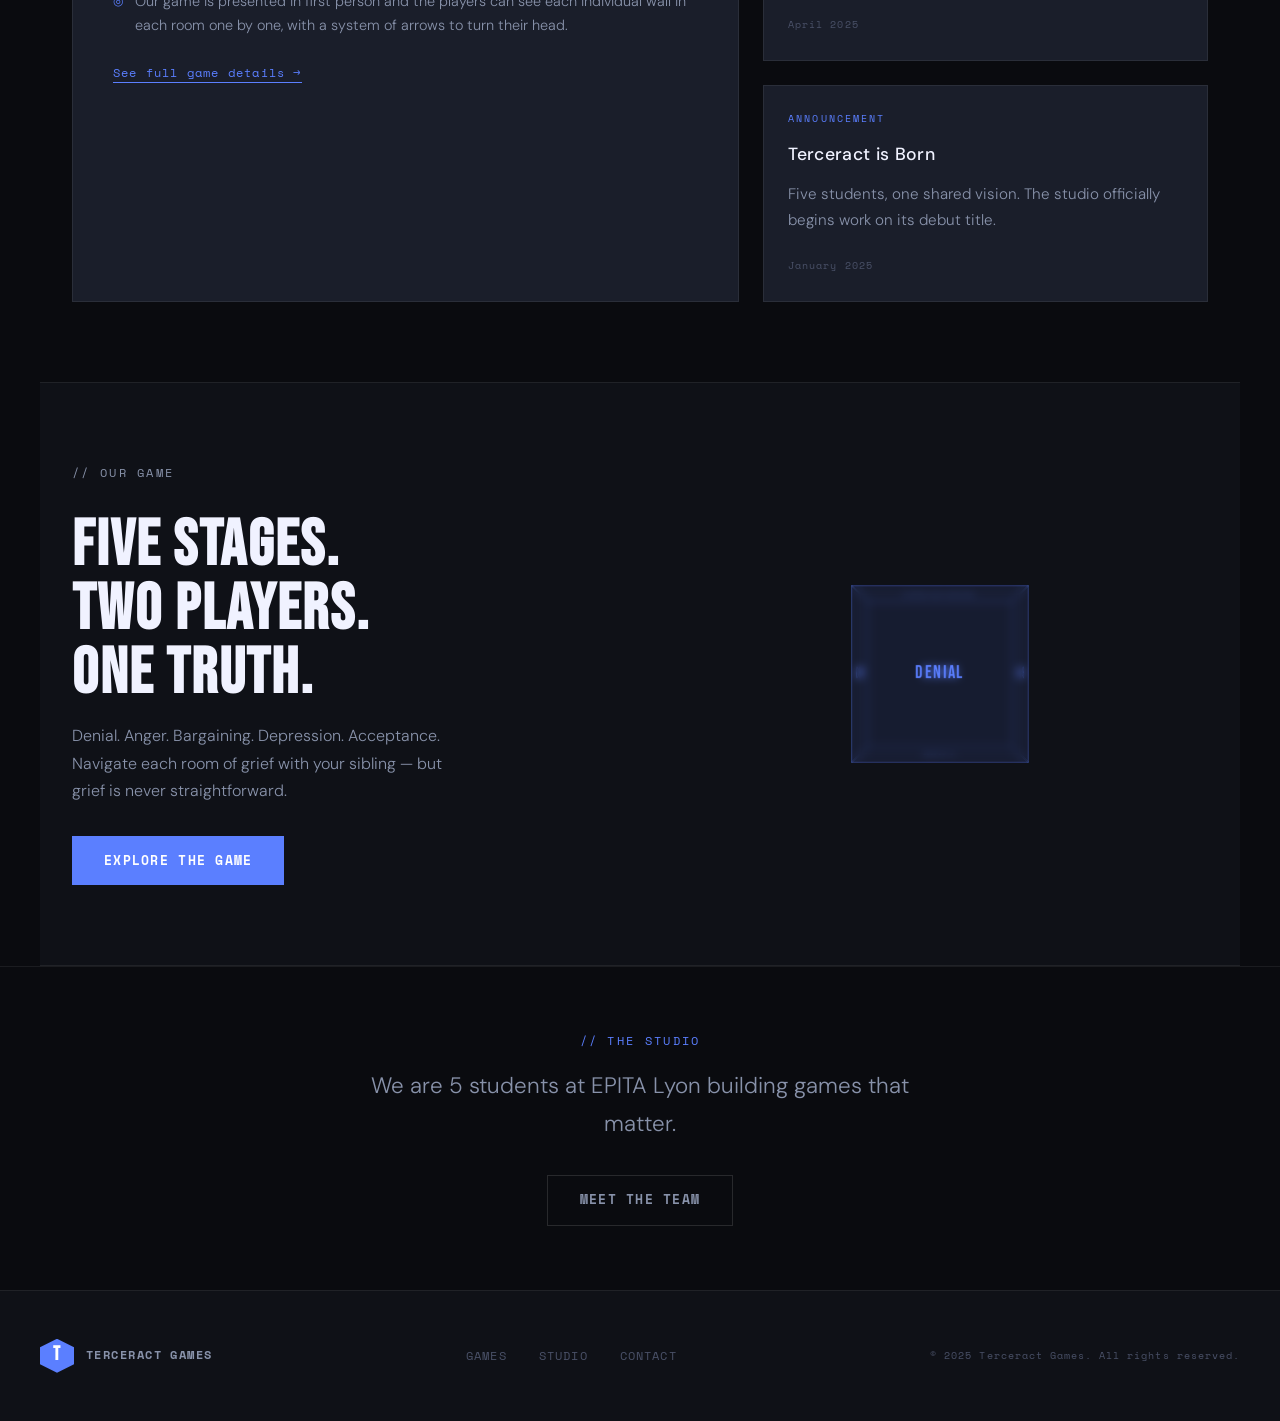
==== commit baaf5704: "Updated 1" ====
--- a/index.html
+++ b/index.html
@@ -54,27 +54,29 @@
         <div class="news-grid">
             <article class="news-card news-card--featured">
                 <div class="news-tag">Development Update</div>
-                <h3>The Grief Cube — Dev Diary #1</h3>
-                <p>We're deep in development and targeting a release before <strong>August 2026</strong>. Here's where each department stands right now.</p>
+                <h3>The Grief Cube — Recap</h3>
+                <p>We're deep in development and targeting a release before <strong>August 2026</strong>. Here's what you can expect of it:</p>
                 <ul class="news-list">
-                    <li><span class="status status--done">✓</span> General game structure coded — puzzle implementation next</li>
-                    <li><span class="status status--progress">◎</span> Network layer entering bug-fixing phase</li>
-                    <li><span class="status status--progress">◎</span> Chapter 1 final graphics nearly complete</li>
-                    <li><span class="status status--todo">○</span> Chapter 2 graphics starting soon</li>
+                    <!-- <li><span class="status status--done">✓</span> General game structure coded — puzzle implementation next</li> -->
+                    <li><span class="status status--progress">◎</span> Our project is an escape game in 2D functioning like a point and click. It is multiplayer and presents two siblings characters, played by two different players.</li>
+                    <li><span class="status status--progress">◎</span> They undergo the process of grieving through five rooms, each corresponding to a stage of grief : Denial, Anger, Bargaining, Depression and Acceptance.</li>
+                    <li><span class="status status--progress">◎</span>To advance to the next room they need to solve puzzles together, sometimes leading to conflicts.</li>
+                    <li><span class="status status--progress">◎</span> Our game is presented in first person and the players can see each individual wall in each room one by one, with a system of arrows to turn their head.</li>
+                    <!-- <li><span class="status status--todo">○</span> Chapter 2 graphics starting soon</li> -->
                 </ul>
                 <a href="games.html" class="card-link">See full game details →</a>
             </article>
             <div class="news-side">
                 <article class="news-card news-card--small">
                     <div class="news-tag">Milestone</div>
-                    <h3>Network Beta Begins</h3>
-                    <p>Internal multiplayer testing has started. Syncing two players across grief stages is trickier than it sounds.</p>
+                    <h3>The Network</h3>
+                    <p>Noah and Ethan are in charge of programming, and network implementation.</p>
                     <span class="news-date">May 2025</span>
                 </article>
                 <article class="news-card news-card--small">
                     <div class="news-tag">Art</div>
-                    <h3>Chapter 1 Visuals Locked</h3>
-                    <p>All final art assets for Chapter 1 — Denial — have been approved and are being integrated.</p>
+                    <h3>Visuals Locked</h3>
+                    <p>Amelie is in charge of the graphics, helped by Sarah-Jane and Ash.</p>
                     <span class="news-date">April 2025</span>
                 </article>
                 <article class="news-card news-card--small">
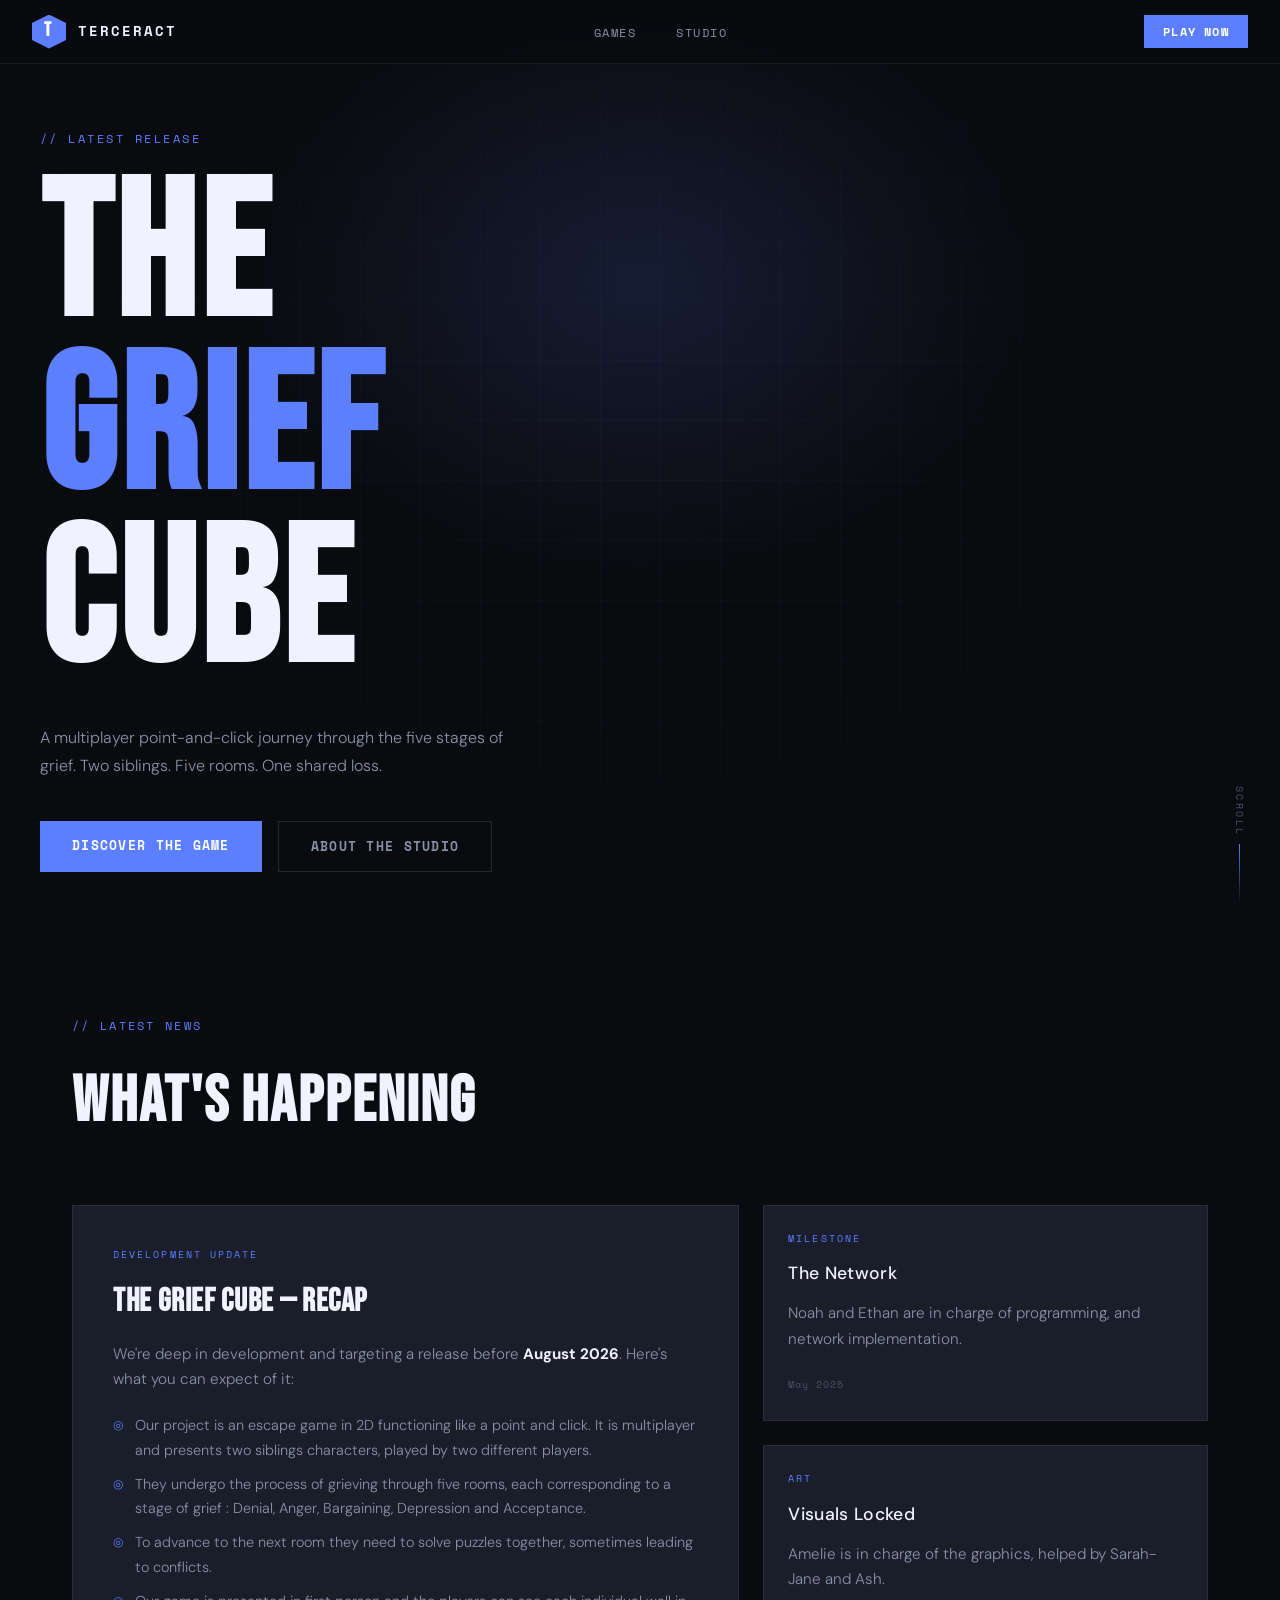
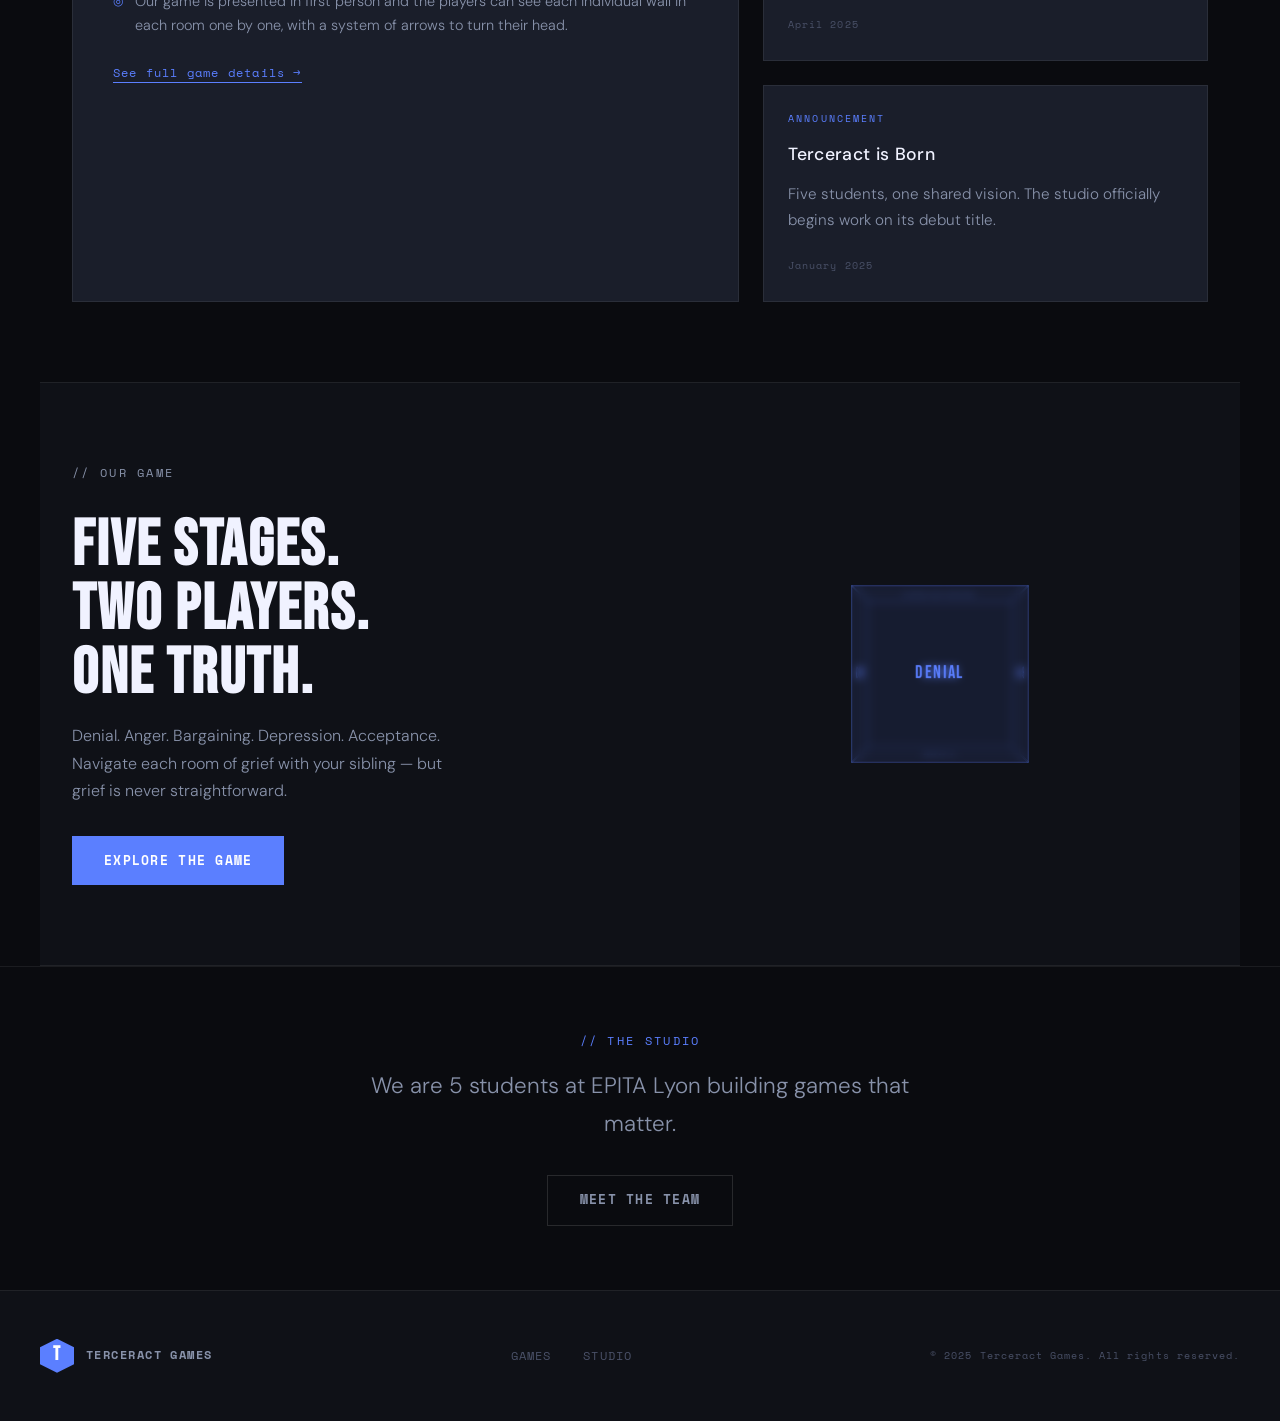
==== commit 2044cf08: "Changes" ====
--- a/index.html
+++ b/index.html
@@ -19,7 +19,6 @@
         <ul class="nav-links">
             <li><a href="games.html">Games</a></li>
             <li><a href="studio.html">Studio</a></li>
-            <li><a href="contact.html">Contact</a></li>
         </ul>
         <button class="nav-cta" onclick="location.href='games.html'">Play Now</button>
     </nav>
@@ -132,7 +131,6 @@
             <nav class="footer-nav">
                 <a href="games.html">Games</a>
                 <a href="studio.html">Studio</a>
-                <a href="contact.html">Contact</a>
             </nav>
             <p class="footer-copy">© 2025 Terceract Games. All rights reserved.</p>
         </div>
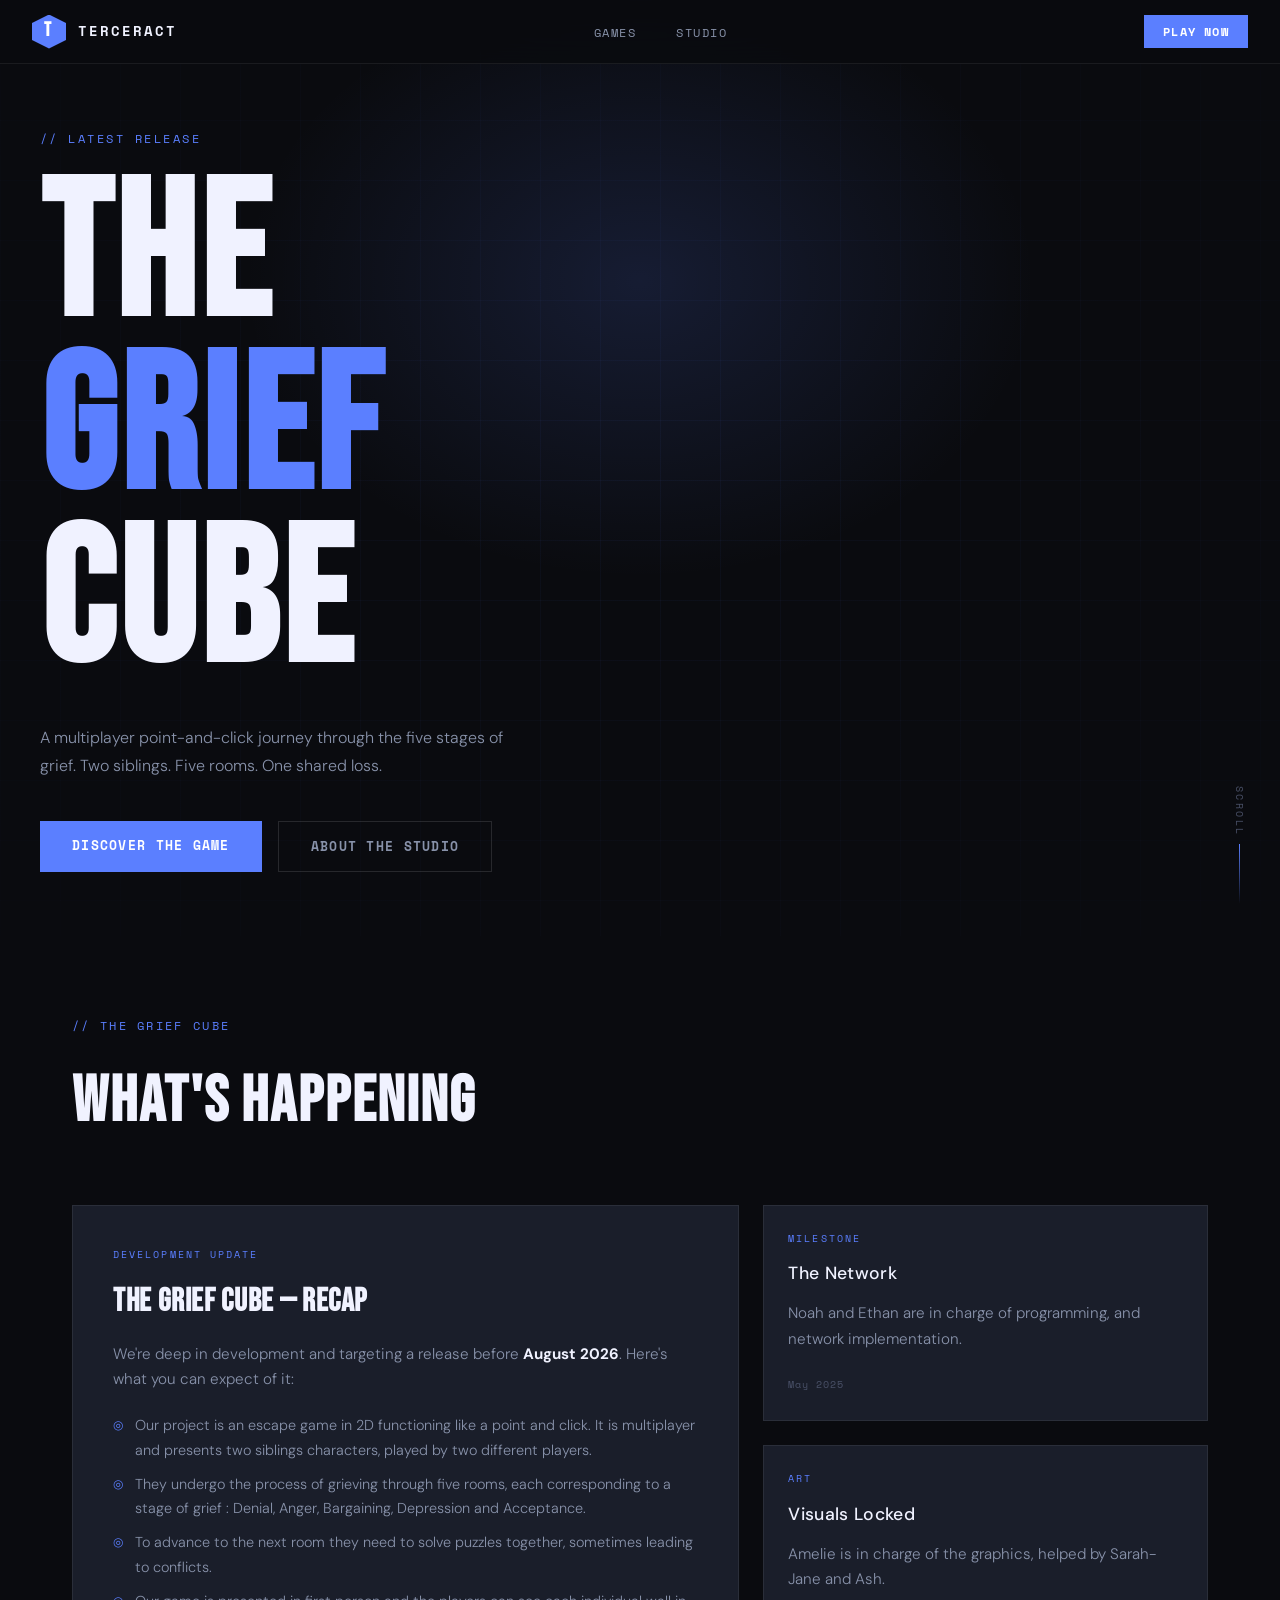
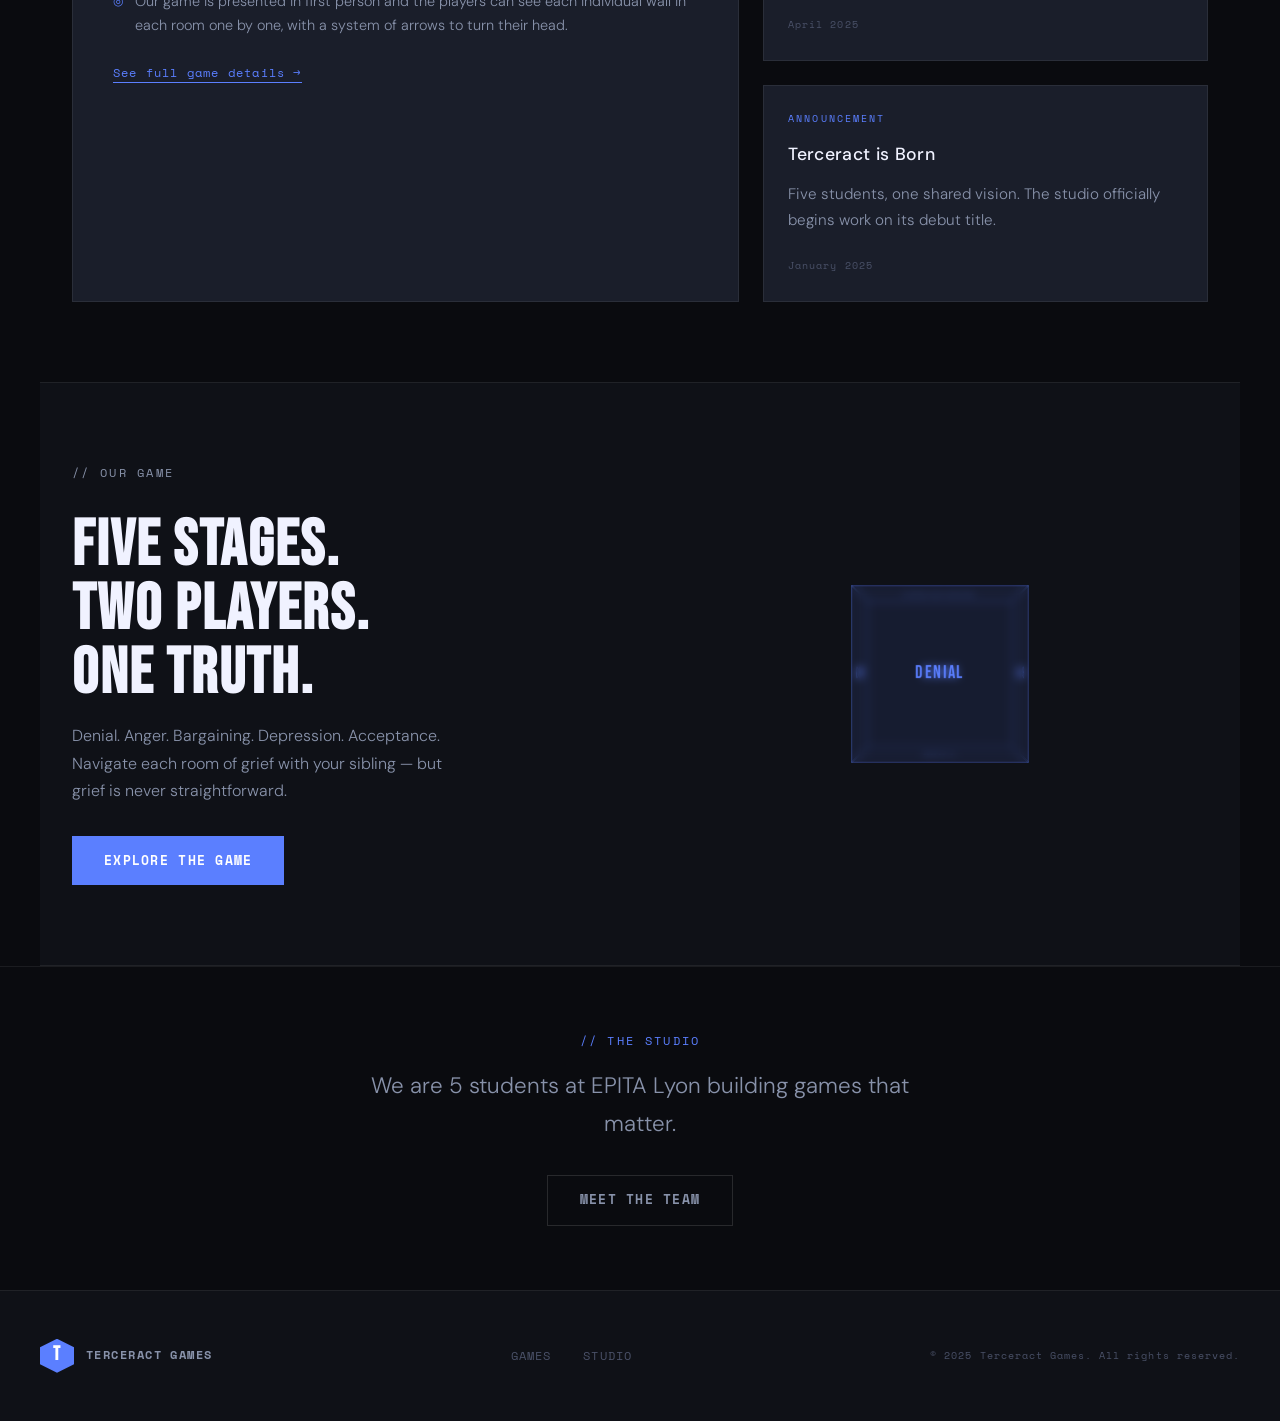
==== commit 380ecb52: "Added quotes" ====
--- a/index.html
+++ b/index.html
@@ -10,7 +10,6 @@
 </head>
 <body>
 
-    <!-- NAV -->
     <nav class="nav">
         <a href="index.html" class="nav-logo">
             <div class="logo-mark">T</div>
@@ -23,7 +22,6 @@
         <button class="nav-cta" onclick="location.href='games.html'">Play Now</button>
     </nav>
 
-    <!-- HERO -->
     <section class="hero">
         <div class="hero-bg">
             <div class="hero-grid"></div>
@@ -44,10 +42,9 @@
         </div>
     </section>
 
-    <!-- NEWS -->
     <section class="section news-section">
         <div class="section-header">
-            <p class="section-label">// LATEST NEWS</p>
+            <p class="section-label">// THE GRIEF CUBE</p>
             <h2 class="section-title">What's Happening</h2>
         </div>
         <div class="news-grid">
@@ -88,7 +85,6 @@
         </div>
     </section>
 
-    <!-- GAME PREVIEW -->
     <section class="section game-preview">
         <div class="game-preview-inner">
             <div class="game-preview-text">
@@ -112,7 +108,6 @@
         </div>
     </section>
 
-    <!-- STUDIO STRIP -->
     <section class="studio-strip">
         <div class="strip-content">
             <p class="section-label">// THE STUDIO</p>
@@ -121,7 +116,6 @@
         </div>
     </section>
 
-    <!-- FOOTER -->
     <footer class="footer">
         <div class="footer-inner">
             <div class="footer-brand">
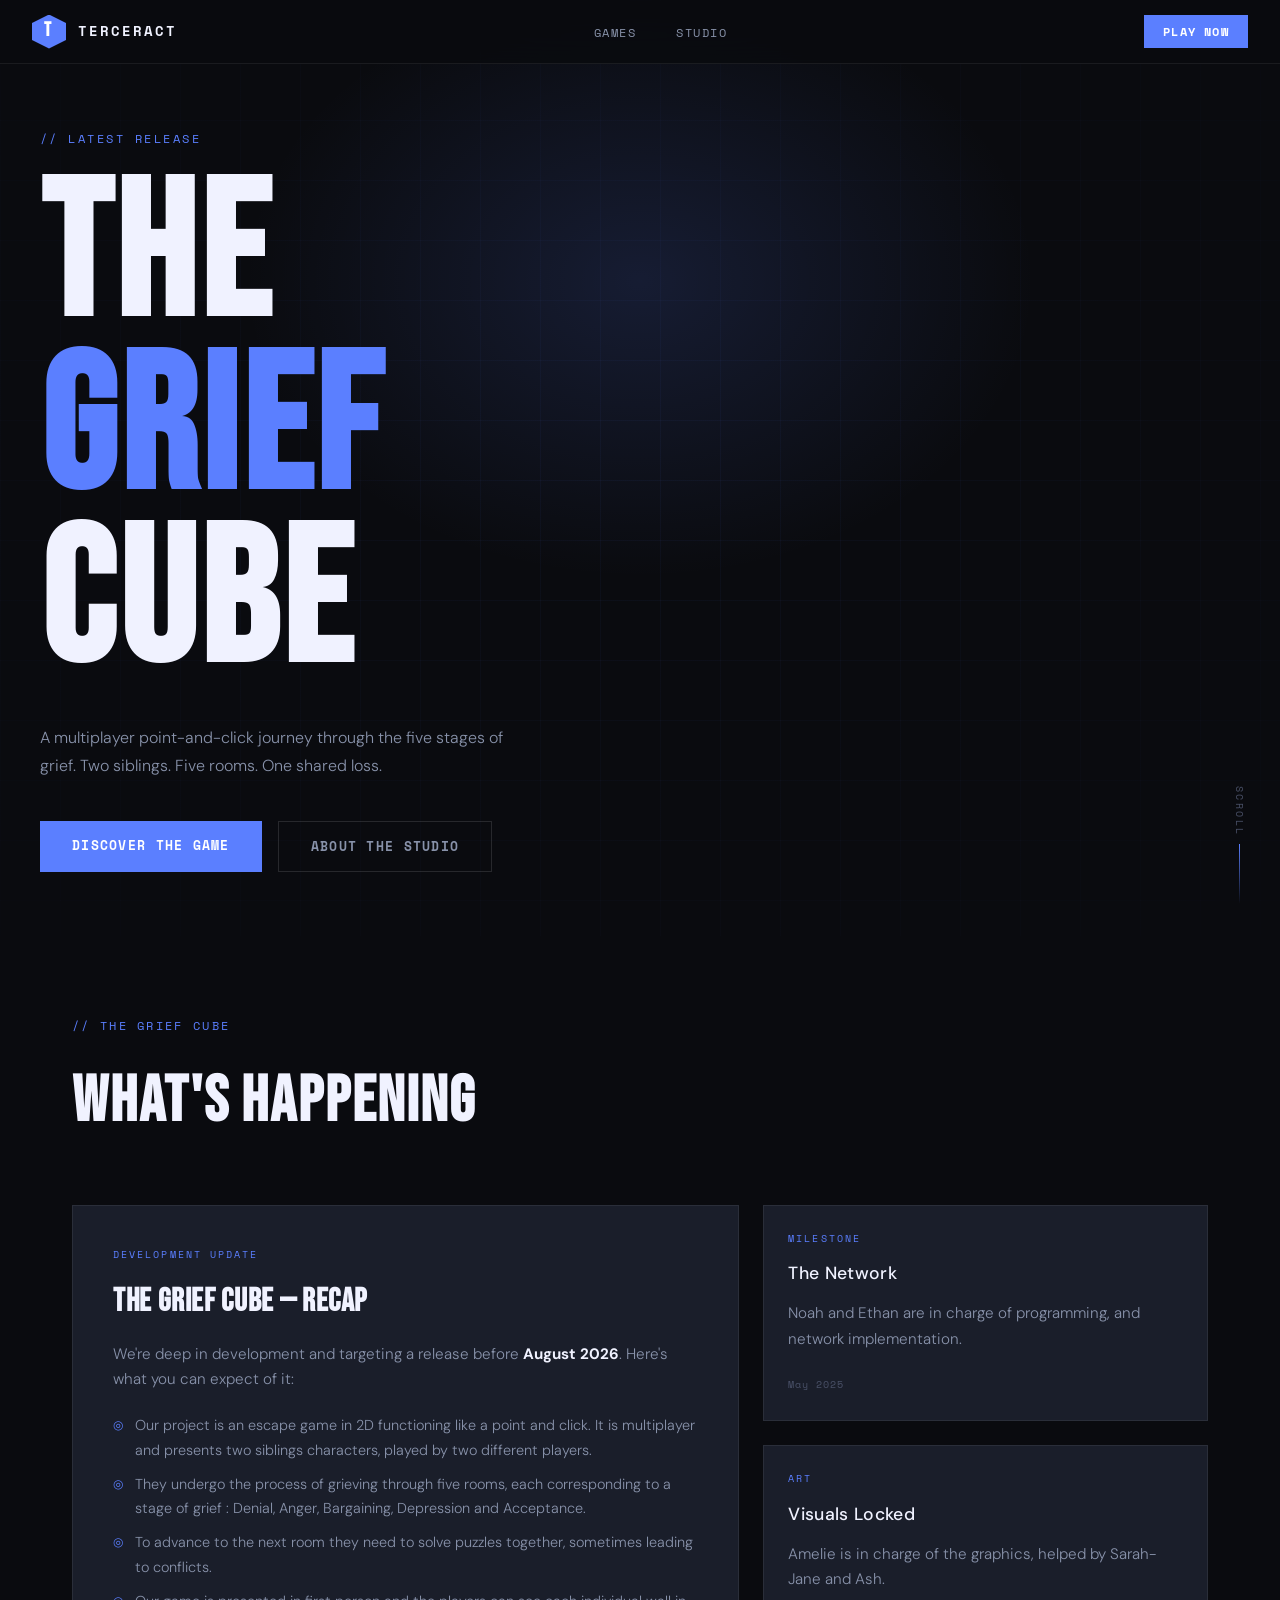
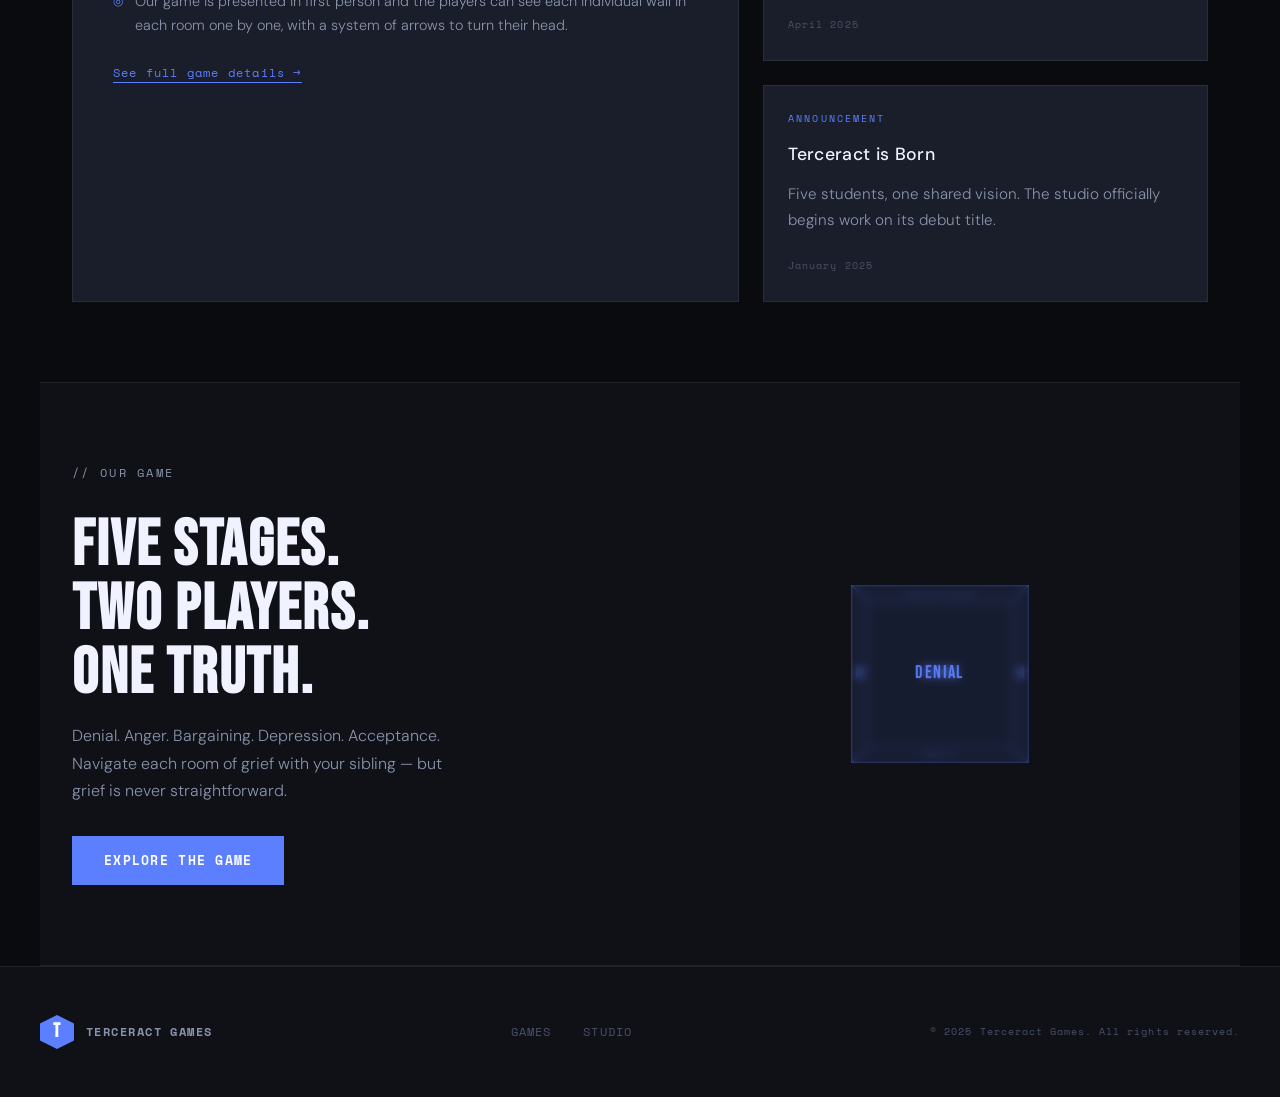
==== commit 54a254fe: "Added new stuff" ====
--- a/index.html
+++ b/index.html
@@ -108,14 +108,6 @@
         </div>
     </section>
 
-    <section class="studio-strip">
-        <div class="strip-content">
-            <p class="section-label">// THE STUDIO</p>
-            <p class="strip-text">We are 5 students at EPITA Lyon building games that matter.</p>
-            <a href="studio.html" class="btn-ghost">Meet the Team</a>
-        </div>
-    </section>
-
     <footer class="footer">
         <div class="footer-inner">
             <div class="footer-brand">
--- a/style.css
+++ b/style.css
@@ -1,11 +1,5 @@
-/* ============================================
-   TERCERACT GAMES — STYLESHEET
-   Dark cinematic indie game studio aesthetic
-   ============================================ */
-
 @import url('https://fonts.googleapis.com/css2?family=Bebas+Neue&family=DM+Sans:ital,wght@0,300;0,400;0,500;1,300&family=Space+Mono:wght@400;700&display=swap');
 
-/* ============ DESIGN TOKENS ============ */
 :root {
     /* Colors */
     --bg:          #0a0b0f;
